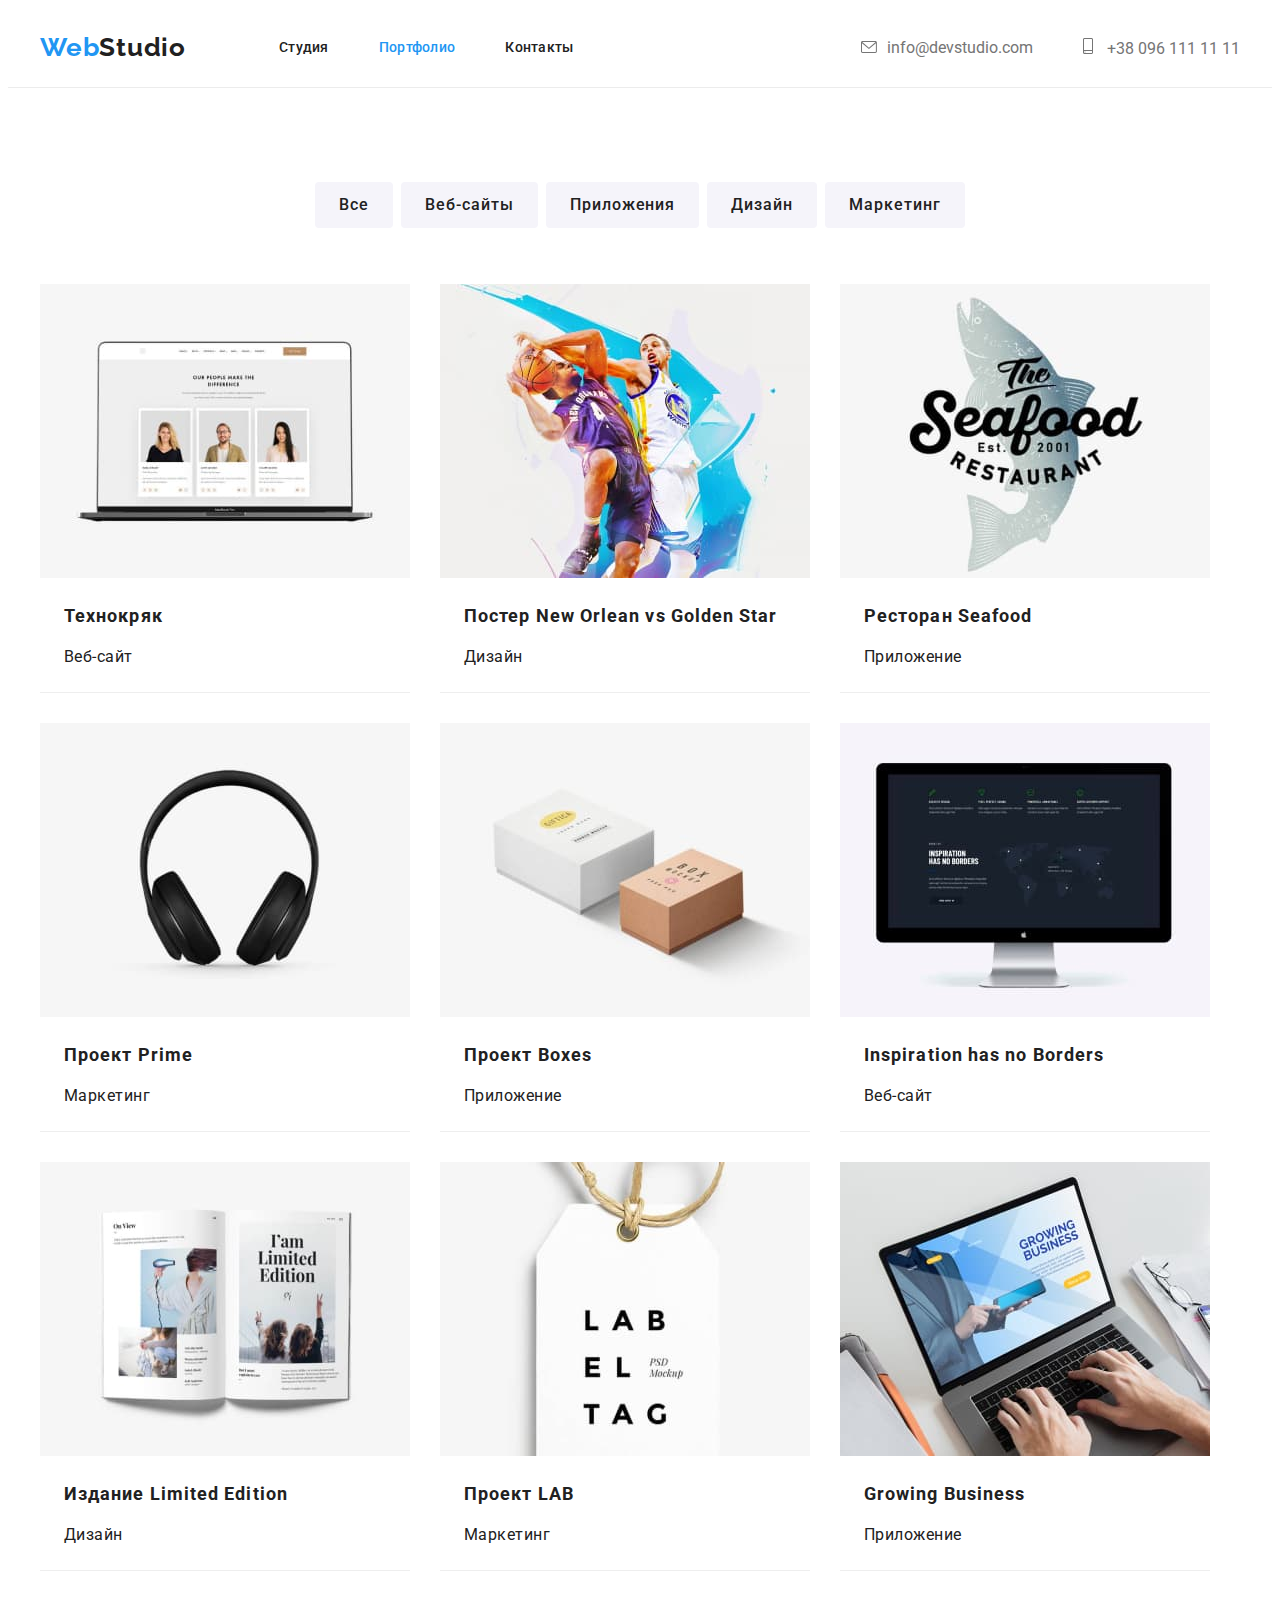
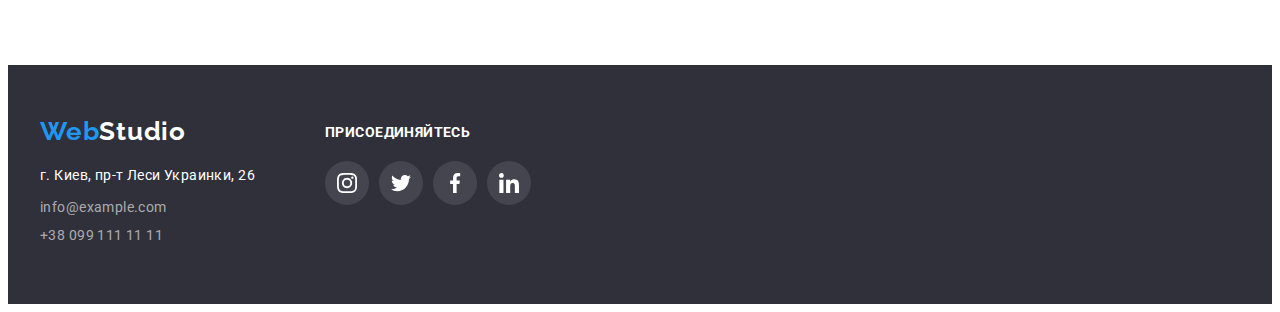
==== portfolio.html @ 311109a5 "база з 4 роботи" ====
<!DOCTYPE html>
<html lang="ru">

<head>
    <meta charset="UTF-8">
    <meta http-equiv="X-UA-Compatible" content="IE=edge">
    <meta name="viewport" content="width=device-width, initial-scale=1.0">
    <title>WebStudio</title>
    <link rel="preconnect" href="https://fonts.googleapis.com">
    <link rel="preconnect" href="https://fonts.gstatic.com" crossorigin>
    <link href="https://fonts.googleapis.com/css2?family=Raleway:wght@700&family=Roboto:wght@400;500;700&display=swap"
        rel="stylesheet">
    <link rel="stylesheet" href="https://cdnjs.cloudflare.com/ajax/libs/modern-normalize/1.1.0/modern-normalize.min.css"
        integrity="sha512-wpPYUAdjBVSE4KJnH1VR1HeZfpl1ub8YT/NKx4PuQ5NmX2tKuGu6U/JRp5y+Y8XG2tV+wKQpNHVUX03MfMFn9Q=="
        crossorigin="anonymous" referrerpolicy="no-referrer" />
    <link rel="stylesheet" href="./css/styles.css">
</head>
<body>
<header class="header">
    <div class="container header-main-nav">
        <nav class="main-nav">
            <a href="./" lang="en" class="logo logo-header"><span>Web</span>Studio</a>
            <ul class="site-nav list">
                <li class="li"><a href="./">Студия</a></li>
                <li class="li"><a href="./portfolio.html" class="link current">Портфолио</a></li>
                <li class="li"><a href="">Контакты</a></li>
            </ul>
        </nav>
        <ul class="site-contacts list">
            <li class="li "><a href="mailto:info@devstudio.com">
                    <svg class="mail-icon">
                        <use href="./img/icon.svg#icon-envelope">
                        </use>
                    </svg>info@devstudio.com</a></li>

            <li class="li site-contacts-phone"><a href="tel:+38096111111">
                    <svg class="phone-icon">
                        <use href="./img/icon.svg#icon-smartphone"></use>
                    </svg>
                    +38 096 111 11 11</a></li>
        </ul>
    </div>
</header>
    <main>
<section class="benefits">
    <div class="container">
<h1 class="visually-hidden">Наши работы</h1>
<ul class="list portfolio-list">
    <li class="button-portfolio-item"><button type="button" class="button-portfolio">Все</button></li>
    <li class="button-portfolio-item"><button type="button" class="button-portfolio">Веб-сайты</button></li>
    <li class="button-portfolio-item"><button type="button" class="button-portfolio">Приложения</button></li>
    <li class="button-portfolio-item"><button type="button" class="button-portfolio">Дизайн</button></li>
    <li class="button-portfolio-item"><button type="button" class="button-portfolio">Маркетинг</button></li>
</ul>
<ul class="list examples">
    <li class="item">
        <a href="" class="item-link list">
        <img src="./img/tehnokryak.jpg" alt="site-first-page" width="370px" height="294px" class="example">
        <div class="discription-examples">
<h2 class="title-portfolio">Технокряк</h2>
<p class="item-description">Веб-сайт</p>
        </div> 
        </a>
            </li>
    <li class="item">
        <a href="" class="item-link list">
        <img src="./img/poster.jpg" alt="basketball" width="370px" height="294px" class="example">
       <div class="discription-examples">
           <h2 class="title-portfolio">Постер New Orlean vs Golden Star</h2>
           <p class="item-description">Дизайн</p>
        </div>
        </a>
    </li>
    <li class="item">
        <a href="" class="item-link list">
        <img src="./img/seafood.jpg" alt="logo" width="370px" height="294px" class="example">
        <div class="discription-examples"><h2 class="title-portfolio">Ресторан Seafood</h2>
        <p class="item-description">Приложение</p>
        </div>
        </a>
    </li>
    <li class="item">
        <a href="" class="item-link list">
        <img src="./img/prime.jpg" alt="headphones" width="370px" height="294px" class="example">
    <div class="discription-examples">
        <h2 class="title-portfolio">Проект Prime</h2>
        <p class="item-description">Маркетинг</p>
    </div>
        </a>
    </li>
    <li class="item">
        <a href="" class="item-link list">
        <img src="./img/twoboxes.jpg" alt="twoboxes" width="370px" height="294px" class="example">
        <div class="discription-examples">
            <h2 class="title-portfolio">Проект Boxes</h2>
            <p class="item-description">Приложение</p>
        </div>
        </a>
    </li>
    <li class="item">
        <a href="" class="item-link list">
        <img src="./img/inspiration.jpg" alt="site-page" width="370px" height="294px" class="example">
        <div class="discription-examples">
            <h2 class="title-portfolio">Inspiration has no Borders</h2>
            <p class="item-description">Веб-сайт</p>
        </div>
        </a>
    </li>
    <li class="item">
        <a href="" class="item-link list">
        <img src="./img/journal.jpg" alt="openjournal" width="370px" height="294px" class="example">
        <div class="discription-examples">
            <h2 class="title-portfolio">Издание Limited Edition</h2>
            <p class="item-description">Дизайн</p>
        </div>
        </a>
    </li>
    <li class="item">
        <a href="" class="item-link list">
        <img src="./img/labeltag.jpg" alt="logolabeltag" width="370px" height="294px" class="example">
        <div class="discription-examples">
            <h2 class="title-portfolio">Проект LAB</h2>
            <p class="item-description">Маркетинг</p>
        </div>
        </a>
    </li>
    <li class="item">
        <a href="" class="item-link list">
        <img src="./img/growingbussines.jpg" alt="laptoponthetabel" width="370px" height="294px" class="example">
        <div class="discription-examples">
            <h2 class="title-portfolio">Growing Business</h2>
            <p class="item-description">Приложение</p>
        </div>
        </a>
    </li>
</ul>
            </div>
    </section>

</main>
<footer class="footer">
    <div class="container footer-item">
        <address class="adress-footer">
            <a href="./" lang="en" class="logo logo-footer"><span>Web</span>Studio</a>
            <ul class="list list-addres">
                <li class="address">
                    <p>г. Киев, пр-т Леси Украинки, 26</p>
                </li>
                <li class="address-mail">
                    <a href="mailto:info@example.com" class="list mail">info@example.com</a>
                </li>
                <li class="address-phone">
                    <a href="tel:+380991111111" class="list phone">+38 099 111 11 11</a>
                </li>
            </ul>
        </address>
        <div>
            <h2 class="section-title footer-title">Присоединяйтесь</h2>
            <ul class="team-soc-list list">
                <li class="team-soc-item">
                    <a href="https://www.instagram.com/accounts/login/" class="team-soc-link-footer">
                        <svg class="team-soc-icon-footer" width="20px" height="20px">
                            <use href="./img/icon.svg#icon-instagram">
                            </use>
                        </svg>
                    </a>
                </li>
                <li class="team-soc-item">
                    <a href="" class="team-soc-link-footer">
                        <svg class="team-soc-icon-footer" width="20px" height="20px">
                            <use href="./img/icon.svg#icon-twitter">
                            </use>
                        </svg>
                    </a>
                </li>
                <li class="team-soc-item">
                    <a href="" class="team-soc-link-footer">
                        <svg class="team-soc-icon-footer" width="20px" height="20px">
                            <use href="./img/icon.svg#icon-facebook">
                            </use>
                        </svg>
                    </a>
                </li>
                <li class="team-soc-item">
                    <a href="" class="team-soc-link-footer">
                        <svg class="team-soc-icon-footer" width="20px" height="20px">
                            <use href="./img/icon.svg#icon-linkedin">
                            </use>
                        </svg>
                    </a>
                </li>
            </ul>
        </div>
    </div>
</footer>
</body>
---- css/styles.css ----
/*цвет основного текста #212121*/
/*цвет вторичного текста #757575*/
/* специальный цвет #FFFFFF*/
/*акцент #2196F3*/
/*фон херо и футер #2F303A */
/*фон хедер*/

html{
    box-sizing: border-box;
        }

:root{--prymary-text-color: #212121;
--secondary-text-color: #757575;
--akcent-text-color: #2196F3;
--main: #ffffff;
--bgc-secondary: #2F303A;
--portfolio-button-bgc: #F5F4FA;}

.list {
    list-style: none;
    text-decoration: none;
}


body { background-color: var(--bgc-main);
    color: var(--prymary-text-color);
    font-family: 'Roboto';
}

h1,
h2,
h3,
p,
ul { margin: 0;
padding: 0;}

.container {
    /* outline: 1px solid tomato; */
width: 1200px;
padding-left: 15px;
padding-right: 15px;
margin-left: auto;
margin-right: auto;
}
.container .examples{
    padding-left: 0;
    padding-right: 0;
}



/* ------------------------------------------------------Header------------------------------------------------*/
.header {
    max-width: 1600px;
    border-bottom-width: 1px;   
    border-bottom-style: solid;
    border-bottom-color: #ECECEC;
    margin-left: auto;
    margin-right: auto;}

.main-nav {display: flex;
    align-items: center;
    padding-top: 24px;
    padding-bottom: 25px;
 }

.logo {
    color: var(--prymary-text-color);

    font-family: 'Raleway';
    font-style: normal;
    font-weight: 700;
    font-size: 26px;
    line-height: 1,19;
    letter-spacing: 0.03em;
    text-decoration:none;
}
.logo-header {margin-right: 93px;}

.logo>span {    
    color: var(--akcent-text-color);
}

.site-nav, .site-contacts {
    display: flex;
}

.site-nav .li:not(:last-child),
 .site-contacts .li:not(:last-child){
    margin-right: 50px;
}

.site-contacts {margin-left: auto;
justify-content: center}


.site-nav a {
    display: block;
    color: var(--prymary-text-color);
    font-weight: 500;
    font-size: 14px;
    line-height: 1.33;
    letter-spacing: 0.02em;
    text-decoration:none;
}
.site-contacts a {color: var(--secondary-text-color);
    text-decoration:none;
}


.site-nav a:hover,
.site-nav a:focus {
    color: var(--akcent-text-color);
}
.site-contacts a:hover,
.site-contacts a:focus
{
    color: var(--akcent-text-color);
}

.link.current {
    color: var(--akcent-text-color);}
    
.header-main-nav {
        display: flex;
        justify-content: space-between;
        align-items: center;
    }
.mail-icon{
    width: 16px;
    height: 12px;
    margin-right: 10px;
    fill: #757575;
    cursor: pointer;

}
/* .mail-icon:hover {
    fill:var(--akcent-text-color) } */

.phone-icon {
    width: 10px;
    height: 16px;
    margin-right: 10px;
    fill: #757575;
    cursor: pointer;

}


.site-contacts a:hover .mail-icon,
.site-contacts a:focus .mail-icon {
    fill: #2196F3;
}

.site-contacts a:hover .phone-icon, 
.site-contacts a:focus .phone-icon {
    fill: #2196F3;
}
/* -------------------------------- hero main------------------------------------- */

.hero {
    max-width: 1600px;
    height: 600px;
    padding-top: 200px;
    padding-bottom: 200px;
    margin-left: auto;
    margin-right: auto;
    color: var(--main);
    text-align: center;
    background-image: linear-gradient(to bottom,
    rgba(47, 48, 58, 0.4),
    rgba(47, 48, 58, 0.4)), 
     url(../img/hero.jpg);
    background-color: rgba(47, 48, 58, 0.4);
}

.main-hero
.hero-title {
    max-width: 696px;
    margin-bottom: 30px;
    margin-left: auto;
    margin-right: auto;

    font-weight: 900;
    font-size: 44px;
    line-height: 1.36;
    text-transform: uppercase;
    
}

.button {
    width: 200px;
    padding: 10px 32px;
    color: var(--main);
    background-color: var(--akcent-text-color);
    font-family: 'Roboto';
    font-style: normal;
    font-weight: 700;
    font-size: 16px;
    line-height: 1.88;
    cursor: pointer;
    border-radius: 4px;
    border: 0px;
    box-shadow: 0px 4px 4px rgba(0, 0, 0, 0.15);

    }

/* -----------------------------section-------------------------------- */
.visually-hidden {
    position: absolute;
    white-space: nowrap;
    width: 1px;
    height: 1px;
    overflow: hidden;
    border: 0;
    padding: 0;
    clip: rect(0 0 0 0);
    clip-path: inset(50%);
    margin: -1px;
}

.section {
    color: var(--prymary-text-color);
    background-color: #ffffff;
    padding-botom: 94px;
}
.section.section-team{
    max-width: 1600px;
    background-color:#F5F4FA;
    margin-right: auto;
    margin-left: auto;
}

.benefits {
    padding-bottom: 94px;
    padding-top: 94px
}

.section .text {
    
    font-weight: 400;
    font-size: 14px;
    line-height: 1.71;
    letter-spacing: 0.03em;
    color: var(--secondary-text-color);}

.section-title {
   
    font-weight: 700;
    font-size: 14px;
    line-height: 1.14;  
    letter-spacing: 0.03em;
    
}

.h{text-transform: uppercase;
margin-bottom: 10px;} 

.skills {display: flex;
} 

.list-items::before {
    margin-bottom: 30px;
    content: " ";
    display: block;
    height: 120px;
    background-color: #F5F4FA;
    
}
.antena::before{
    background-image: url(../img/antenna.png);
    background-repeat: no-repeat;
    background-position: center;

}

.clock::before {
    background-image: url(../img/clock.png);
    background-repeat: no-repeat;
    background-position: center;
}

.diagram::before{
    background-image: url(../img/diagram.png);
    background-repeat: no-repeat;
    background-position: center;
}

.astronavt::before {
    background-image: url(../img/astronaut.png);
    background-repeat: no-repeat;
    background-position: center;
}

img{
    display:block;
    height:auto;
    width:100%;
}
.part-team {
padding-bottom: 30px;
background-color: #ffffff;
box-shadow: 0px 1px 3px rgba(0, 0, 0, 0.12),
0px 1px 1px rgba(0, 0, 0, 0.14),
0px 2px 1px rgba(0, 0, 0, 0.2);
border-radius: 0px 0px 4px 4px;}

.img-benefits:not(:last-child),
.part-team:not(:last-child) {
    margin-right: 30px;}

.list-section {
    display: flex;
    flex-wrap: wrap;
    justify-content: space-between;
}

.list-items {
    width: 270px;
}
.icon-antenna{
    display: inline-flex;
    outline: 1px solid tomato;
    height: 120px;
    background: #F5F4FA;
    border-radius: 4px;
    background-position: center;
}



/* .list-items:nth-child(4n) */

.section-title-team {
    margin-bottom: 50px;
    font-weight: 700;
    font-size: 36px;
    line-height: 42px;
    text-align: center;
    letter-spacing: 0.03em;}

.section-team {padding-top: 94px;
padding-bottom: 94px;}

.team-list {
    display: flex;
}

.title{
    margin-bottom: 10px;
    font-weight: 500;
    font-size: 16px;
    line-height: 1.19;
    text-align: center;
    letter-spacing: 0.03em;}

.text-team {
    margin-bottom: 16px;
    font-weight: 400;
    font-size: 16px;
    line-height: 19px;
    text-align: center;
    letter-spacing: 0.03em;
    color: var(--secondary-text-color);
    }

.foto-team {margin-bottom: 30px;}

.team-soc-list {
            display: flex;
            justify-content: center;
}
.team-soc-item + .team-soc-item {
    margin-left: 10px;}

 .team-soc-link{
    width: 44px;
    height: 44px;
    border-radius: 50%;
    display: flex;
    justify-content: center;
    align-items: center;
 } 
.team-soc-icon{
        fill: #AFB1B8;
}

.team-soc-link:hover, 
.team-soc-link:focus,
.team-soc-link-footer:hover,
.team-soc-link-footer:focus{
    background-color: #2196F3;
}
.team-soc-link:hover .team-soc-icon,
 .team-soc-link:focus .team-soc-icon{
    fill: #ffffff;
}

/* --------------------partners-logo------------------------- */

.logo-list {
    display: flex;
    justify-content: center;
}

.logo-item-link {
    width: 168px;
    height: 90px;
    border: 1px solid #AFB1B8;
    border-radius: 4px;
    display: flex;
    justify-content: center;
    align-items: center;
}

.logo-item + .logo-item {margin-left: 30px;}    

.logo-item-icon {
    fill: #AFB1B8;
}

.logo-item-link:hover,
.logo-item-link:focus{
border: 1px solid #2196F3;
}

.logo-item-link:hover .logo-item-icon, 
.logo-item-link:focus .logo-item-icon 
{
fill: #2196F3;
}
/*---------------------------------footer------------------------------- */
footer {
    background-color: var(--bgc-secondary);}

.address > p {
    font-weight: 400;
    font-size: 14px;
    line-height: 1.71;
    letter-spacing: 0.03em;
    color: var(--main);}

address a {
    font-weight: 400;
    font-size: 14px;
    line-height: 1.71px;
    letter-spacing: 0.03em;
    color: rgba(255, 255, 255, 0.6);}

footer .logo {
    color: var(--main);}

.list .mail:hover,
.list .phone:hover{
    color:#2196F3;
}
.footer {max-width: 1600px;
    padding-top: 60px;
padding-bottom: 60px;
margin-left: auto;
margin-right: auto;}

.list-addres{ 
    margin-top: 20px; }

.address, .address-mail {margin-bottom: 9px;}

.list-addres {font-style: normal;}

.footer-title{
    text-transform: uppercase;
    color: #ffffff;
    margin-bottom: 20px;
}
.footer-item {display: flex;}

.address {margin-right: 70px;
 
}

.team-soc-icon-footer {
    fill: #ffffff;
}
.team-soc-link-footer {
    width: 44px;
    height: 44px;
    border-radius: 50%;
    display: flex;
    justify-content: center;
    align-items: center;
    background: rgba(255, 255, 255, 0.1);
}

/* ----------------portfolio-------------------- */
/* ---------------------------------------buttons------------------------------- */
.button-portfolio {
    font-family: 'Roboto';
    font-style: normal;
    font-weight: 500;
    font-size: 16px;
    line-height: 1.88;
    display: flex;
    align-items: center;
    text-align: center;
    letter-spacing: 0.06em;
    color: var(--prymary-text-color);
    background-color: var(--portfolio-button-bgc);
    cursor: pointer;
    padding: 6px 22px;
    border-color: transparent;
    border-radius: 4px;
    ;
}

.button-portfolio:hover, .button-portfolio:focus {
    background-color: var(--akcent-text-color);
    color: var(--main);}
.button-portfolio:hover{
    box-shadow: 0px 3px 1px rgba(0, 0, 0, 0.1),
    0px 1px 2px rgba(0, 0, 0, 0.08),
    0px 2px 2px rgba(0, 0, 0, 0.12);
}

.portfolio-list{display: flex;
    justify-content: center;
    margin-bottom: 56px; }



/* -----------------------------section наши работы---------------------- */

.title-portfolio{
    margin-bottom: 8px;
    font-weight: 700;
    font-size: 18px;
    line-height: 2;
    letter-spacing: 0.06em;
    color: var(--prymary-text-color)
}

.item-description {
    font-weight: 400;
    font-size: 16px;
    line-height: 1.88;
    letter-spacing: 0.03em;
    color: #212121;
    /* margin-bottom: 20px; */
}
.item:hover {
box-shadow: 0px 1px 1px rgba(0, 0, 0, 0.12),
0px 4px 4px rgba(0, 0, 0, 0.06),
1px 4px 6px rgba(0, 0, 0, 0.16);}


.button-portfolio-item:not(:last-child) {margin-right: 8px;}

.examples {
    display: flex;
    flex-wrap: wrap;
    
}


.item {
    width: 370px;
    margin-right: 30px;
    margin-bottom: 30px;
    border-bottom: 1px solid #EEEEEE;}

.item:nth-child(3n)
{   margin-right: 0px;}   

.item:nth-last-child(-n+3) {
    margin-bottom: 0px;
}


.discription-examples{
    padding-top: 20px;
    padding-left: 24px;
    padding-right: 24px; 
    padding-bottom: 20px;   
   
}
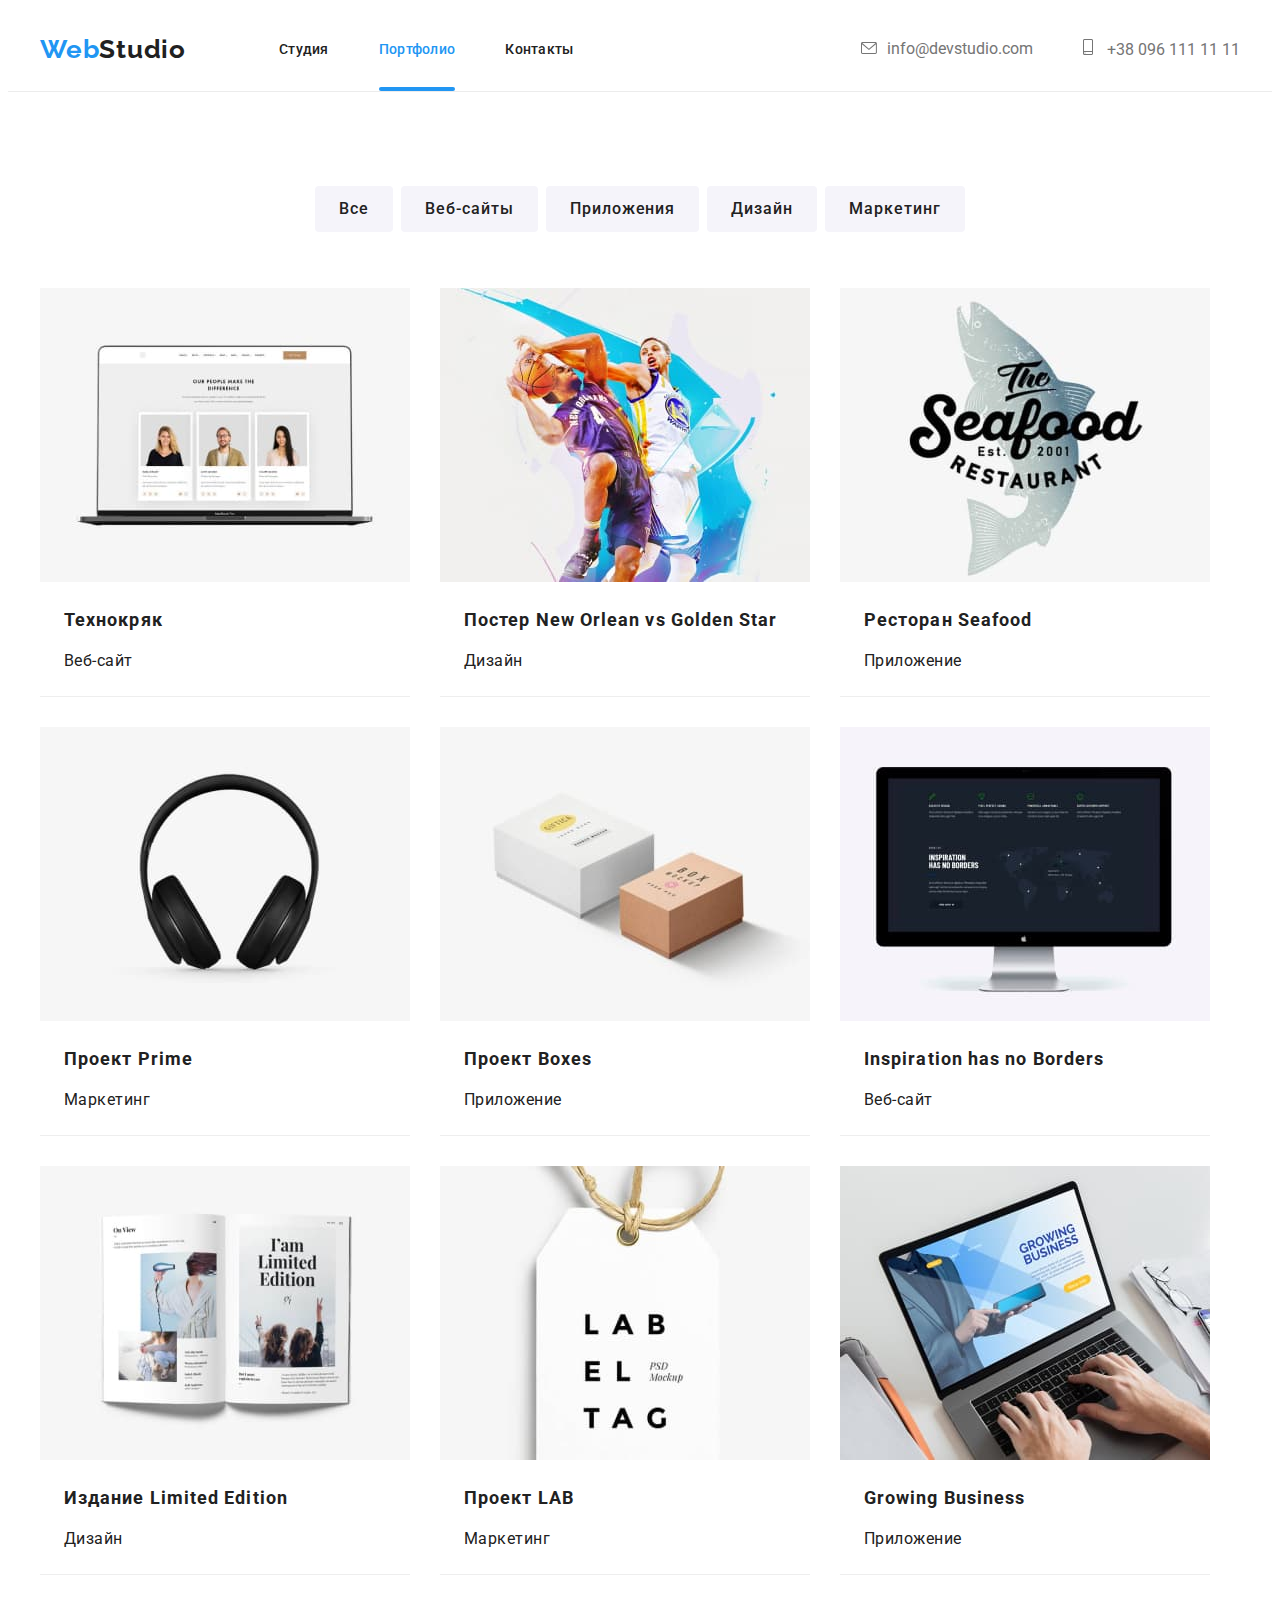
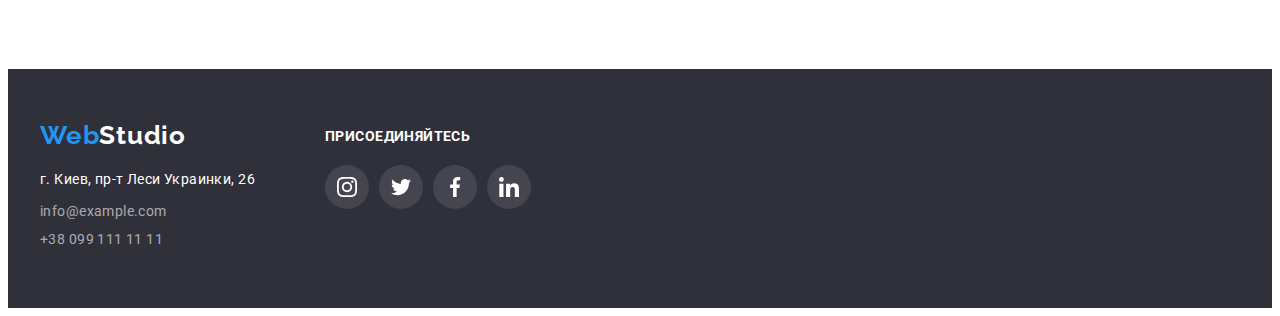
==== commit 7c2517d6: "без модального окна" ====
--- a/portfolio.html
+++ b/portfolio.html
@@ -21,9 +21,9 @@
         <nav class="main-nav">
             <a href="./" lang="en" class="logo logo-header"><span>Web</span>Studio</a>
             <ul class="site-nav list">
-                <li class="li"><a href="./">Студия</a></li>
+                <li class="li"><a href="./" class="link">Студия</a></li>
                 <li class="li"><a href="./portfolio.html" class="link current">Портфолио</a></li>
-                <li class="li"><a href="">Контакты</a></li>
+                <li class="li"><a href="" class="link">Контакты</a></li>
             </ul>
         </nav>
         <ul class="site-contacts list">
@@ -55,17 +55,26 @@
 <ul class="list examples">
     <li class="item">
         <a href="" class="item-link list">
+        <div class="item-hover">
+        <p class="item-link-text">Ресурс предлагает комплексные предложения с разным уровнем функционала и сервисов. Все это позволит посетителю получить
+        исчерпывающие сведения о компании или частном лице.</p>
         <img src="./img/tehnokryak.jpg" alt="site-first-page" width="370px" height="294px" class="example">
-        <div class="discription-examples">
-<h2 class="title-portfolio">Технокряк</h2>
-<p class="item-description">Веб-сайт</p>
+        </div>
+        <div class="discription-examples">
+        <h2 class="title-portfolio">Технокряк</h2>
+        <p class="item-description">Веб-сайт</p>
         </div> 
         </a>
-            </li>
-    <li class="item">
-        <a href="" class="item-link list">
+    </li>
+    <li class="item">
+        <a href="" class="item-link list">
+        <div class="item-hover">
+        <p class="item-link-text">Ресурс предлагает комплексные предложения с разным уровнем функционала и сервисов. Все это
+                    позволит посетителю получить
+                    исчерпывающие сведения о компании или частном лице.</p>
         <img src="./img/poster.jpg" alt="basketball" width="370px" height="294px" class="example">
-       <div class="discription-examples">
+        </div>
+        <div class="discription-examples">
            <h2 class="title-portfolio">Постер New Orlean vs Golden Star</h2>
            <p class="item-description">Дизайн</p>
         </div>
@@ -73,7 +82,12 @@
     </li>
     <li class="item">
         <a href="" class="item-link list">
+        <div class="item-hover">
+        <p class="item-link-text">Ресурс предлагает комплексные предложения с разным уровнем функционала и сервисов. Все это
+                    позволит посетителю получить
+                    исчерпывающие сведения о компании или частном лице.</p>
         <img src="./img/seafood.jpg" alt="logo" width="370px" height="294px" class="example">
+        </div>
         <div class="discription-examples"><h2 class="title-portfolio">Ресторан Seafood</h2>
         <p class="item-description">Приложение</p>
         </div>
@@ -81,8 +95,13 @@
     </li>
     <li class="item">
         <a href="" class="item-link list">
+        <div class="item-hover">
+        <p class="item-link-text">Ресурс предлагает комплексные предложения с разным уровнем функционала и сервисов. Все это
+                    позволит посетителю получить
+                    исчерпывающие сведения о компании или частном лице.</p>
         <img src="./img/prime.jpg" alt="headphones" width="370px" height="294px" class="example">
-    <div class="discription-examples">
+        </div>
+        <div class="discription-examples">
         <h2 class="title-portfolio">Проект Prime</h2>
         <p class="item-description">Маркетинг</p>
     </div>
@@ -90,8 +109,13 @@
     </li>
     <li class="item">
         <a href="" class="item-link list">
-        <img src="./img/twoboxes.jpg" alt="twoboxes" width="370px" height="294px" class="example">
-        <div class="discription-examples">
+        <div class="item-hover">
+        <p class="item-link-text">Ресурс предлагает комплексные предложения с разным уровнем функционала и сервисов. Все это
+                    позволит посетителю получить
+                    исчерпывающие сведения о компании или частном лице.</p>
+         <img src="./img/twoboxes.jpg" alt="twoboxes" width="370px" height="294px" class="example">
+        </div>
+         <div class="discription-examples">
             <h2 class="title-portfolio">Проект Boxes</h2>
             <p class="item-description">Приложение</p>
         </div>
@@ -99,6 +123,10 @@
     </li>
     <li class="item">
         <a href="" class="item-link list">
+            <div class="item-hover">
+            <p class="item-link-text">Ресурс предлагает комплексные предложения с разным уровнем функционала и сервисов. Все это
+                    позволит посетителю получить
+                    исчерпывающие сведения о компании или частном лице.</p>
         <img src="./img/inspiration.jpg" alt="site-page" width="370px" height="294px" class="example">
         <div class="discription-examples">
             <h2 class="title-portfolio">Inspiration has no Borders</h2>
@@ -108,7 +136,12 @@
     </li>
     <li class="item">
         <a href="" class="item-link list">
+        <div class="item-hover">
+        <p class="item-link-text">Ресурс предлагает комплексные предложения с разным уровнем функционала и сервисов. Все это
+                    позволит посетителю получить
+                    исчерпывающие сведения о компании или частном лице.</p>
         <img src="./img/journal.jpg" alt="openjournal" width="370px" height="294px" class="example">
+        </div>
         <div class="discription-examples">
             <h2 class="title-portfolio">Издание Limited Edition</h2>
             <p class="item-description">Дизайн</p>
@@ -117,7 +150,12 @@
     </li>
     <li class="item">
         <a href="" class="item-link list">
+        <div class="item-hover">
+        <p class="item-link-text">Ресурс предлагает комплексные предложения с разным уровнем функционала и сервисов. Все это
+                    позволит посетителю получить
+                    исчерпывающие сведения о компании или частном лице.</p>
         <img src="./img/labeltag.jpg" alt="logolabeltag" width="370px" height="294px" class="example">
+        </div>
         <div class="discription-examples">
             <h2 class="title-portfolio">Проект LAB</h2>
             <p class="item-description">Маркетинг</p>
@@ -126,7 +164,12 @@
     </li>
     <li class="item">
         <a href="" class="item-link list">
+        <div class="item-hover">
+        <p class="item-link-text">Ресурс предлагает комплексные предложения с разным уровнем функционала и сервисов. Все это
+                    позволит посетителю получить
+                    исчерпывающие сведения о компании или частном лице.</p>
         <img src="./img/growingbussines.jpg" alt="laptoponthetabel" width="370px" height="294px" class="example">
+        </div>
         <div class="discription-examples">
             <h2 class="title-portfolio">Growing Business</h2>
             <p class="item-description">Приложение</p>
--- a/css/styles.css
+++ b/css/styles.css
@@ -61,8 +61,9 @@
 
 .main-nav {display: flex;
     align-items: center;
-    padding-top: 24px;
-    padding-bottom: 25px;
+    justify-content: center;
+    /* padding-top: 24px;
+    padding-bottom: 25px; */
  }
 
 .logo {
@@ -103,9 +104,11 @@
     line-height: 1.33;
     letter-spacing: 0.02em;
     text-decoration:none;
+    transition: color 250ms cubic-bezier(0.4, 0, 0.2, 1);
 }
 .site-contacts a {color: var(--secondary-text-color);
     text-decoration:none;
+    transition: color 250ms cubic-bezier(0.4, 0, 0.2, 1);
 }
 
 
@@ -117,10 +120,31 @@
 .site-contacts a:focus
 {
     color: var(--akcent-text-color);
+
+}
+
+.link {
+    display:block;
+    padding-top: 32px;
+    padding-bottom: 32px;
 }
 
 .link.current {
+    position: relative;
     color: var(--akcent-text-color);}
+
+.current::after {
+ 
+    position: absolute;
+    content:"";
+    bottom: 0;
+    left: 0;
+    width: 100%;
+    height: 4px;
+    border-radius: 2px;
+    background-color: #2196F3;
+    
+}
     
 .header-main-nav {
         display: flex;
@@ -133,7 +157,8 @@
     margin-right: 10px;
     fill: #757575;
     cursor: pointer;
-
+    transition: fill 250ms cubic-bezier(0.4, 0, 0.2, 1);
+    
 }
 /* .mail-icon:hover {
     fill:var(--akcent-text-color) } */
@@ -144,7 +169,7 @@
     margin-right: 10px;
     fill: #757575;
     cursor: pointer;
-
+    transition: fill 250ms cubic-bezier(0.4, 0, 0.2, 1);
 }
 
 
@@ -206,7 +231,7 @@
 
     }
 
-/* -----------------------------section-------------------------------- */
+/* -----------------------------section -------------------------------- */
 .visually-hidden {
     position: absolute;
     white-space: nowrap;
@@ -223,7 +248,7 @@
 .section {
     color: var(--prymary-text-color);
     background-color: #ffffff;
-    padding-botom: 94px;
+    padding-bottom: 94px;
 }
 .section.section-team{
     max-width: 1600px;
@@ -298,6 +323,9 @@
     height:auto;
     width:100%;
 }
+
+
+/* -----------------------section2----------------------------- */
 .part-team {
 padding-bottom: 30px;
 background-color: #ffffff;
@@ -319,19 +347,25 @@
 .list-items {
     width: 270px;
 }
-.icon-antenna{
-    display: inline-flex;
-    outline: 1px solid tomato;
-    height: 120px;
-    background: #F5F4FA;
-    border-radius: 4px;
-    background-position: center;
-}
-
-
-
-/* .list-items:nth-child(4n) */
-
+.item-benefits{
+    position: relative;
+}
+.benefits-text{
+    bottom: 0;
+    left: 0;
+    position: absolute;
+    width: 100%;
+    padding: 27px 82px 27px 83px;
+    background-color:  rgba(47, 48, 58, 0.8);
+    color: #ffffff;
+    font-weight: 700;
+    font-size: 14px;
+    line-height: 1.14;
+    text-align: center;
+    letter-spacing: 0.03em;
+    text-transform: uppercase;
+}
+/* --------------------section3---------------------------- */
 .section-title-team {
     margin-bottom: 50px;
     font-weight: 700;
@@ -381,9 +415,12 @@
     display: flex;
     justify-content: center;
     align-items: center;
+    background-color: transparent;
+    transition: background-color 250ms cubic-bezier(0.4, 0, 0.2, 1);
  } 
 .team-soc-icon{
         fill: #AFB1B8;
+        transition: fill 250ms cubic-bezier(0.4, 0, 0.2, 1);
 }
 
 .team-soc-link:hover, 
@@ -412,12 +449,15 @@
     display: flex;
     justify-content: center;
     align-items: center;
+    transition: border-color 250ms cubic-bezier(0.4, 0, 0.2, 1);
+    
 }
 
 .logo-item + .logo-item {margin-left: 30px;}    
 
 .logo-item-icon {
     fill: #AFB1B8;
+    transition: fill 250ms cubic-bezier(0.4, 0, 0.2, 1);
 }
 
 .logo-item-link:hover,
@@ -481,6 +521,7 @@
 
 .team-soc-icon-footer {
     fill: #ffffff;
+    transition: fill 2500ms cubic-bezier(0.4, 0, 0.2, 1);
 }
 .team-soc-link-footer {
     width: 44px;
@@ -489,7 +530,8 @@
     display: flex;
     justify-content: center;
     align-items: center;
-    background: rgba(255, 255, 255, 0.1);
+    background-color: rgba(255, 255, 255, 0.1);
+    transition: background-color 250ms cubic-bezier(0.4, 0, 0.2, 1);
 }
 
 /* ----------------portfolio-------------------- */
@@ -510,7 +552,9 @@
     padding: 6px 22px;
     border-color: transparent;
     border-radius: 4px;
-    ;
+    transition: background-color 250ms cubic-bezier(0.4, 0, 0.2, 1), 
+    color 250ms cubic-bezier(0.4, 0, 0.2, 1),
+    box-shadow 250ms cubic-bezier(0.4, 0, 0.2, 1);
 }
 
 .button-portfolio:hover, .button-portfolio:focus {
@@ -524,7 +568,8 @@
 
 .portfolio-list{display: flex;
     justify-content: center;
-    margin-bottom: 56px; }
+    margin-bottom: 56px; 
+}
 
 
 
@@ -545,7 +590,7 @@
     line-height: 1.88;
     letter-spacing: 0.03em;
     color: #212121;
-    /* margin-bottom: 20px; */
+   
 }
 .item:hover {
 box-shadow: 0px 1px 1px rgba(0, 0, 0, 0.12),
@@ -566,7 +611,8 @@
     width: 370px;
     margin-right: 30px;
     margin-bottom: 30px;
-    border-bottom: 1px solid #EEEEEE;}
+    border-bottom: 1px solid #EEEEEE;
+    transition: box-shadow ;}
 
 .item:nth-child(3n)
 {   margin-right: 0px;}   
@@ -583,4 +629,32 @@
     padding-bottom: 20px;   
    
 }
-
+.item-hover{
+    position: relative;
+    overflow: hidden;
+}
+
+.item-link-text {
+    padding: 63px 24px;
+    top: 110%;
+    left: 0%; 
+    display: inline-block;
+    position: absolute;
+    width: 100%;    
+
+    background-color: rgba(33, 150, 243, 0.9);
+    font-weight: 400;
+    font-size: 18px;
+    line-height: 1.56;
+    
+    letter-spacing: 0.03em;
+    
+    color:#ffffff;
+    opacity: 0;
+    transition: top 250ms cubic-bezier(0.4, 0, 0.2, 1);
+}
+
+.item:hover .item-link-text{
+    top:0%;
+    opacity:1;
+}